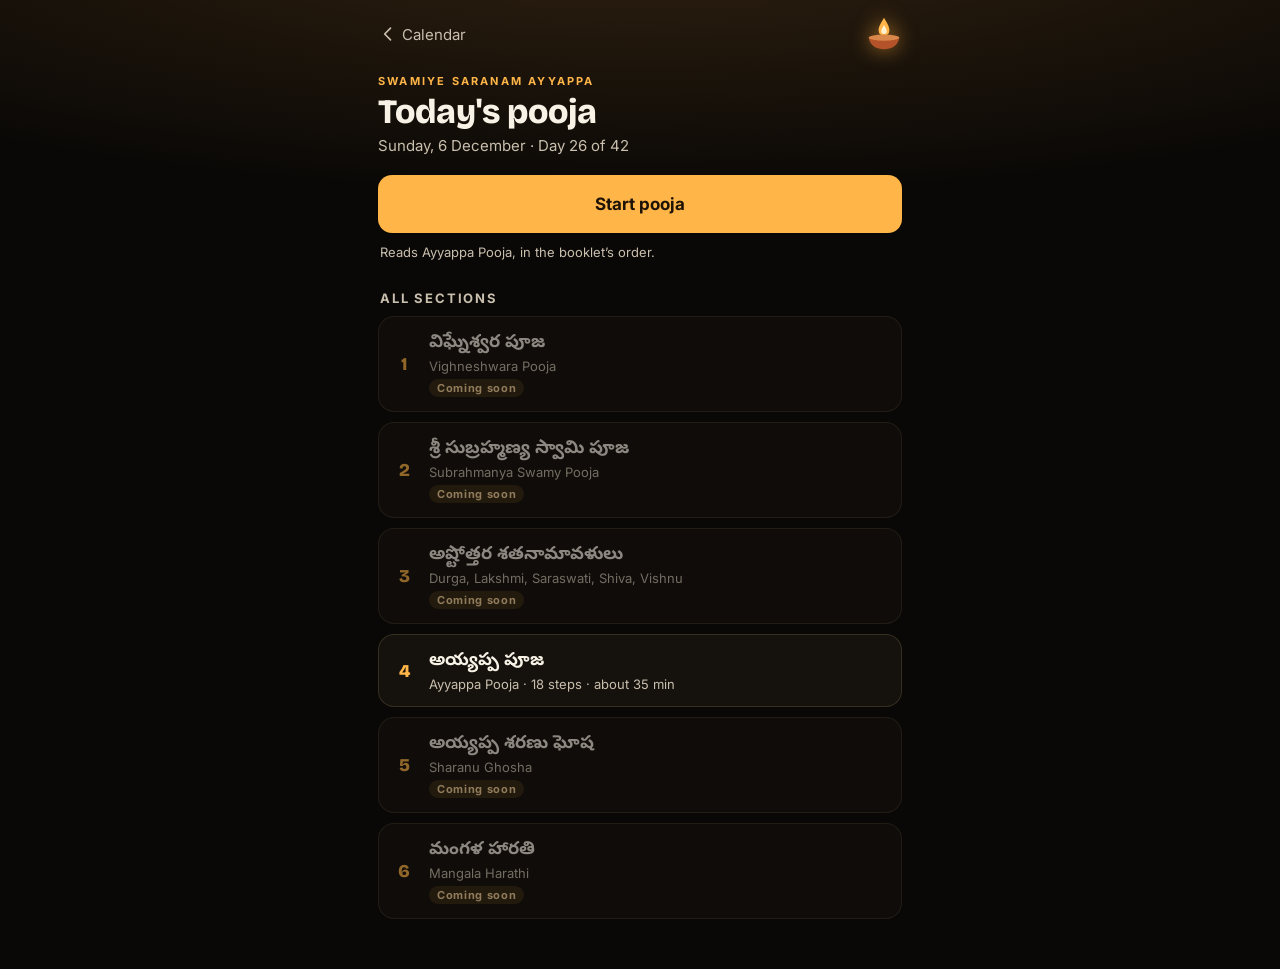
==== deeksha/pooja.html @ 1e3fd3a7 "Add files via upload Its a complete new version of website, now consists the Pooja vidhanam of Ayyap" ====
<!DOCTYPE html>
<html lang="te">
<head>
<meta charset="utf-8">
<meta name="viewport" content="width=device-width, initial-scale=1, viewport-fit=cover">
<meta name="theme-color" content="#0A0806">
<meta name="apple-mobile-web-app-capable" content="yes">
<meta name="mobile-web-app-capable" content="yes">
<meta name="apple-mobile-web-app-status-bar-style" content="black-translucent">
<meta name="apple-mobile-web-app-title" content="Deeksha">
<title>Pooja · Deeksha</title>
<link rel="icon" href="assets/favicon.svg" type="image/svg+xml">
<link rel="apple-touch-icon" href="assets/apple-touch-icon.png">
<link rel="preconnect" href="https://fonts.googleapis.com">
<link rel="preconnect" href="https://fonts.gstatic.com" crossorigin>
<link href="https://fonts.googleapis.com/css2?family=Bricolage+Grotesque:opsz,wght@12..96,600;12..96,800&family=Inter:wght@400;500;600;700&family=Noto+Sans+Telugu:wght@400;500;600;700&family=Source+Serif+4:ital,wght@0,400;0,600;0,700;1,400&display=swap" rel="stylesheet">
<link rel="stylesheet" href="pooja.css">
</head>
<body>

<!-- ============ HOME ============ -->
<main id="home" class="screen" aria-labelledby="homeTitle">
  <header class="home-top">
    <a class="back-link" href="./" aria-label="Back to the calendar">
      <svg viewBox="0 0 24 24" aria-hidden="true"><path d="M15 5l-7 7 7 7"/></svg><span>Calendar</span>
    </a>
    <svg class="mini-diya" viewBox="0 0 40 44" aria-hidden="true"><path d="M20 4c4 7 6 10 6 14a6 6 0 0 1-12 0c0-4 2-7 6-14z" fill="#FFB547"/><path d="M20 12c2 3.4 3 5 3 7a3 3 0 0 1-6 0c0-2 1-3.6 3-7z" fill="#FFF1D2"/><path d="M3 26c1 9 9 13 17 13s16-4 17-13z" fill="#B4532A"/><ellipse cx="20" cy="26" rx="17" ry="3.4" fill="#D9874A"/></svg>
  </header>

  <p class="proof-banner" id="proofBanner" hidden>Proofreading preview · not yet checked against the booklet</p>

  <p class="eyebrow">Swamiye Saranam Ayyappa</p>
  <h1 class="display" id="homeTitle">Today's pooja</h1>
  <p class="home-date" id="homeDate">—</p>

  <section class="resume" id="resume" hidden aria-labelledby="resumeTitle">
    <div class="resume-top">
      <span class="resume-kicker">Continue where you left off</span>
      <button type="button" class="text-btn" id="resumeClear">Start over</button>
    </div>
    <p class="resume-title" id="resumeTitle">—</p>
    <p class="resume-meta" id="resumeMeta">—</p>
    <div class="resume-bar"><i id="resumeBar"></i></div>
    <button type="button" class="primary wide" id="resumeGo">Continue</button>
  </section>

  <button type="button" class="primary wide big" id="startDaily">Start daily pooja</button>
  <p class="hint" id="dailyHint"></p>

  <h2 class="section-h">All sections</h2>
  <div class="cards" id="cards"></div>

  <p class="hint small" id="proofLink"></p>
</main>

<!-- ============ READER ============ -->
<section id="reader" class="screen" hidden aria-labelledby="stepTitle">
  <header class="r-top">
    <div class="r-row">
      <button type="button" class="icon-btn" id="rClose" aria-label="Leave the pooja (your place is saved)">
        <svg viewBox="0 0 24 24" aria-hidden="true"><path d="M6 6l12 12M18 6L6 18"/></svg>
      </button>
      <svg class="r-diya" viewBox="0 0 40 44" aria-hidden="true"><path d="M20 4c4 7 6 10 6 14a6 6 0 0 1-12 0c0-4 2-7 6-14z" fill="#FFB547"/><path d="M20 12c2 3.4 3 5 3 7a3 3 0 0 1-6 0c0-2 1-3.6 3-7z" fill="#FFF1D2"/><path d="M3 26c1 9 9 13 17 13s16-4 17-13z" fill="#B4532A"/><ellipse cx="20" cy="26" rx="17" ry="3.4" fill="#D9874A"/></svg>
      <div class="r-seg">
        <span class="r-seg-name" id="rSeg">—</span>
        <span class="r-seg-pos" id="rPos">—</span>
      </div>
      <button type="button" class="icon-btn" id="rSmaller" aria-label="Smaller text"><span class="a-sm">A−</span></button>
      <button type="button" class="icon-btn" id="rBigger" aria-label="Larger text"><span class="a-lg">A+</span></button>
    </div>
    <div class="r-progress"><i id="rProgress"></i></div>
    <p class="unchecked" id="rUnchecked" hidden>Proofreading preview · not yet checked</p>
  </header>

  <div class="r-body" id="rBody" tabindex="-1">
    <h2 class="step-title"><span class="main" id="stepTitle">—</span><span class="sub" id="stepSub">—</span></h2>
    <div id="blocks"></div>
  </div>

  <nav class="r-nav" aria-label="Step navigation">
    <button type="button" class="nav-btn" id="rBack"><svg viewBox="0 0 24 24" aria-hidden="true"><path d="M15 5l-7 7 7 7"/></svg><span>Previous</span></button>
    <div class="lang" role="group" aria-label="Script">
      <button type="button" id="langTe" aria-pressed="true" lang="te">తె</button>
      <button type="button" id="langEn" aria-pressed="false">EN</button>
    </div>
    <button type="button" class="nav-btn next" id="rNext"><span>Next</span><svg viewBox="0 0 24 24" aria-hidden="true"><path d="M9 5l7 7-7 7"/></svg></button>
  </nav>
</section>

<!-- ============ FINISH ============ -->
<section id="finish" class="screen" hidden aria-labelledby="finTitle">
  <div class="fin-wrap">
    <svg class="fin-diya" viewBox="0 0 120 130" aria-hidden="true">
      <defs><radialGradient id="fg" cx="50%" cy="50%" r="50%"><stop offset="0" stop-color="#FFC56A" stop-opacity=".7"/><stop offset="1" stop-color="#FF8A1F" stop-opacity="0"/></radialGradient></defs>
      <circle cx="60" cy="46" r="44" fill="url(#fg)"/>
      <path class="fl" d="M60 70C46 63 47 43 60 12c13 31 14 51 0 58z" fill="#FF9A2B"/>
      <path class="fl" d="M60 70c-8-4-7-16 0-34 7 18 8 30 0 34z" fill="#FFD563"/>
      <path class="fl" d="M60 70c-4-2-4-9 0-19 4 10 4 17 0 19z" fill="#FFF8E2"/>
      <path d="M10 78c3 26 26 36 50 36s47-10 50-36z" fill="#9A4220"/>
      <ellipse cx="60" cy="78" rx="50" ry="8" fill="#D9874A"/><ellipse cx="60" cy="78" rx="43" ry="5" fill="#3A1606"/>
    </svg>
    <p class="eyebrow">Swamiye Saranam Ayyappa</p>
    <h2 class="display" id="finTitle">Pooja complete</h2>
    <p class="fin-meta" id="finMeta">—</p>
    <button type="button" class="primary wide big" id="markBtn">Mark today on the calendar</button>
    <p class="hint" id="markHint">Adds a small diya to today's date on your calendar.</p>
    <a class="ghost wide link-as-btn" id="toCalendar" href="./" hidden>View calendar</a>
    <button type="button" class="text-btn" id="finHome">Back to Pooja home</button>
  </div>
</section>

<script src="config.js"></script>
<script src="pooja/translit.js"></script>
<script src="pooja/ayyappa-pooja.js"></script>
<script src="pooja.js"></script>
</body>
</html>
---- deeksha/pooja.css ----
:root{
  --bg:#0A0806; --ink:#F7F1E6; --muted:#C9BFAE; --dim:#9A8F7E;
  --gold:#FFB547; --gold-ink:#1C1206; --line:rgba(255,220,170,.14); --card:#15110C;
  --mantra-size:22px;
  --te:'Noto Sans Telugu','Telugu Sangam MN','Kohinoor Telugu',sans-serif;
}
*{box-sizing:border-box}
html,body{margin:0;background:var(--bg);color:var(--ink);font-family:Inter,system-ui,sans-serif;-webkit-text-size-adjust:100%}
body{min-height:100vh;background:radial-gradient(120% 40% at 50% -8%,rgba(255,170,70,.16),transparent 70%) no-repeat,var(--bg)}
.display{font-family:'Bricolage Grotesque',Inter,sans-serif;font-weight:800}
[hidden]{display:none!important}
button{font:inherit;color:inherit}
:focus-visible{outline:2px solid var(--gold);outline-offset:2px}

/* ---------- shared controls ---------- */
.primary,.ghost{border-radius:14px;padding:12px 18px;min-height:52px;font-size:16px;font-weight:700;cursor:pointer}
.primary{background:var(--gold);color:var(--gold-ink);border:0}
.ghost{background:transparent;color:var(--ink);border:1px solid #3A2F22}
.primary:disabled{opacity:.4}
.wide{width:100%}
.big{min-height:58px;font-size:17px}
.text-btn{background:none;border:0;color:var(--gold);font-weight:600;font-size:14px;cursor:pointer;min-height:44px;padding:0 6px}
.icon-btn{width:44px;height:44px;border-radius:12px;border:0;background:rgba(255,255,255,.05);display:grid;place-items:center;cursor:pointer;flex:none}
.icon-btn svg{width:20px;height:20px;fill:none;stroke:currentColor;stroke-width:2;stroke-linecap:round}
.a-sm{font-size:14px;font-weight:700} .a-lg{font-size:18px;font-weight:700}
.hint{margin:10px 2px 0;font-size:13px;line-height:1.5;color:var(--muted)}
.hint.small{font-size:12px;color:var(--dim)}
.hint a{color:var(--gold)}
.link-as-btn{display:flex;align-items:center;justify-content:center;text-decoration:none}
.eyebrow{margin:0 0 6px;font-size:11px;font-weight:700;letter-spacing:.2em;text-transform:uppercase;color:var(--gold)}

/* ---------- home ---------- */
#home{max-width:560px;margin:0 auto;padding:calc(12px + env(safe-area-inset-top)) 18px calc(40px + env(safe-area-inset-bottom))}
.home-top{display:flex;justify-content:space-between;align-items:center;margin-bottom:18px}
.back-link{display:flex;align-items:center;gap:4px;color:var(--muted);text-decoration:none;font-size:15px;min-height:44px;padding-right:10px}
.back-link svg{width:20px;height:20px;fill:none;stroke:currentColor;stroke-width:2;stroke-linecap:round;stroke-linejoin:round}
.mini-diya{width:36px;height:40px;filter:drop-shadow(0 0 10px rgba(255,170,60,.6))}
#home h1{margin:0;font-size:34px;line-height:1.05}
.home-date{margin:6px 0 20px;color:var(--muted);font-size:15px}
.proof-banner{margin:0 0 14px;padding:10px 12px;border-radius:12px;background:rgba(255,181,71,.1);border:1px solid rgba(255,181,71,.35);color:#FFD9A0;font-size:13px;font-weight:600}
.resume{background:linear-gradient(160deg,rgba(255,181,71,.16),rgba(255,181,71,.05));border:1px solid rgba(255,181,71,.4);border-radius:20px;padding:16px 16px 16px;margin-bottom:16px}
.resume-top{display:flex;justify-content:space-between;align-items:center}
.resume-kicker{font-size:12px;font-weight:700;letter-spacing:.12em;text-transform:uppercase;color:var(--gold)}
.resume-title{margin:4px 0 2px;font-family:var(--te);font-size:20px;font-weight:700}
.resume-meta{margin:0 0 12px;color:var(--muted);font-size:14px}
.resume-bar{height:6px;border-radius:9px;background:rgba(255,220,170,.14);overflow:hidden;margin-bottom:14px}
.resume-bar i{display:block;height:100%;background:var(--gold);border-radius:9px}
.section-h{margin:28px 2px 10px;font-size:13px;font-weight:700;letter-spacing:.14em;text-transform:uppercase;color:var(--muted)}
.cards{display:flex;flex-direction:column;gap:10px}
.card{display:flex;align-items:center;gap:14px;width:100%;text-align:left;background:var(--card);border:1px solid var(--line);border-radius:16px;padding:14px 14px;min-height:72px;cursor:pointer}
.card:disabled{cursor:default;opacity:.55}
.card .c-main{flex:1;min-width:0}
.card .c-num{flex:none;width:22px;font-family:'Bricolage Grotesque',sans-serif;font-weight:800;font-size:18px;color:var(--gold);text-align:center}
.card .c-te{display:block;font-family:var(--te);font-size:18px;font-weight:700}
.card .c-en{display:block;font-size:13px;color:var(--muted);margin-top:2px}
.card .c-side{font-size:12px;color:var(--dim);text-align:right;flex:none}
.card .tick{width:26px;height:26px;border-radius:50%;background:var(--gold);display:grid;place-items:center;flex:none}
.card .tick svg{width:15px;height:15px;fill:none;stroke:var(--gold-ink);stroke-width:3;stroke-linecap:round;stroke-linejoin:round}
.tag{display:inline-block;margin-top:5px;font-size:11px;font-weight:700;letter-spacing:.06em;padding:2px 8px;border-radius:99px;background:rgba(255,181,71,.14);color:#FFD9A0}

/* ---------- reader (layout 1: quiet, dense, readable) ---------- */
#reader{display:flex;flex-direction:column;height:100vh;height:100dvh}
.r-top{flex:none;padding:calc(6px + env(safe-area-inset-top)) 10px 6px;background:#0A0806;border-bottom:1px solid var(--line)}
.r-row{display:flex;align-items:center;gap:6px}
.r-diya{width:26px;height:30px;flex:none;filter:drop-shadow(0 0 8px rgba(255,170,60,.55))}
.r-seg{flex:1;min-width:0;display:flex;flex-direction:column;line-height:1.25}
.r-seg-name{font-family:var(--te);font-weight:700;font-size:16px;color:var(--gold);white-space:nowrap;overflow:hidden;text-overflow:ellipsis}
.r-seg-pos{font-size:12px;color:var(--muted)}
.r-progress{height:3px;border-radius:9px;background:rgba(255,220,170,.12);margin:6px 2px 0;overflow:hidden}
.r-progress i{display:block;height:100%;background:var(--gold);border-radius:9px;transition:width .3s}
.unchecked{margin:6px 2px 0;font-size:11px;font-weight:700;letter-spacing:.06em;color:#FFD9A0}
.r-body{flex:1;overflow-y:auto;-webkit-overflow-scrolling:touch;overscroll-behavior:contain;padding:14px 18px 22px;outline:none}
.step-title{margin:0 0 10px;display:flex;flex-direction:column}
.step-title .main{font-family:var(--te);font-size:calc(var(--mantra-size) + 3px);font-weight:700;color:var(--gold);line-height:1.35}
.step-title .sub{font-size:12px;font-weight:600;letter-spacing:.08em;text-transform:uppercase;color:var(--dim);margin-top:1px}
.b-instr{margin:8px 0 10px;padding:6px 10px;border-left:2px solid rgba(255,181,71,.6);background:rgba(255,181,71,.05);border-radius:0 8px 8px 0;
  font-family:var(--te);font-style:italic;font-size:calc(var(--mantra-size) * .64);line-height:1.5;color:#CDBFA8}
.b-sub{margin:16px 0 4px;font-family:var(--te);font-size:calc(var(--mantra-size) * .7);font-weight:700;color:var(--gold)}
.b-sub:first-child{margin-top:0}
.b-mantra{margin:0 0 6px}
.b-mantra p,.b-sank{margin:0 0 .22em;font-family:var(--te);font-size:var(--mantra-size);line-height:1.6;color:var(--ink);font-weight:500}
.b-sank{line-height:1.7}
.b-sank .inl{font-style:italic;font-weight:400;font-size:.66em;color:#CDBFA8}
.names{margin:0;padding:0;list-style:none}
.names li{display:flex;gap:10px;align-items:baseline;font-family:var(--te);font-size:calc(var(--mantra-size) * .9);line-height:1.6;font-weight:500}
.names li .n{flex:none;width:26px;text-align:right;font-family:Inter,sans-serif;font-size:11px;font-weight:700;color:var(--dim)}
.closing{margin:10px 0 0;font-family:var(--te);font-size:calc(var(--mantra-size) * .78);color:var(--muted);text-align:center}
body.en .b-mantra p,body.en .b-sank,body.en .names li,body.en .step-title .main,body.en .b-sub,body.en .b-instr,body.en .closing,body.en .r-seg-name{font-family:'Source Serif 4',Georgia,'Iowan Old Style',serif}
body.en .b-mantra p,body.en .b-sank,body.en .names li{font-weight:400;letter-spacing:.005em}
mark.unc{background:rgba(255,120,80,.22);color:inherit;border-bottom:2px dotted #FF8A5C;border-radius:3px;padding:0 2px}

.r-nav{flex:none;display:grid;grid-template-columns:1fr auto 1fr;align-items:center;gap:8px;padding:6px 8px calc(6px + env(safe-area-inset-bottom));background:#0A0806;border-top:1px solid var(--line)}
.nav-btn{display:flex;align-items:center;gap:4px;min-height:52px;padding:0 10px;background:none;border:0;color:var(--muted);font-size:16px;font-weight:600;cursor:pointer;border-radius:12px}
.nav-btn svg{width:20px;height:20px;fill:none;stroke:currentColor;stroke-width:2.2;stroke-linecap:round;stroke-linejoin:round}
.nav-btn.next{justify-self:end;color:var(--gold)}
.nav-btn:disabled{opacity:.3}
.nav-btn:active{background:rgba(255,255,255,.05)}
.lang{display:flex;padding:3px;border-radius:99px;border:1px solid #3A2F22;background:#15110C}
.lang button{min-width:48px;min-height:40px;border-radius:99px;border:0;background:transparent;color:var(--muted);font-size:15px;font-weight:700;cursor:pointer}
.lang button[lang="te"]{font-family:var(--te);font-size:17px}
.lang button[aria-pressed="true"]{background:var(--gold);color:var(--gold-ink)}

/* ---------- finish ---------- */
#finish{min-height:100vh;min-height:100dvh;display:flex;align-items:center;justify-content:center;padding:24px 20px calc(24px + env(safe-area-inset-bottom))}
.fin-wrap{width:min(420px,100%);display:flex;flex-direction:column;align-items:center;text-align:center;gap:10px}
.fin-diya{width:132px;height:142px;margin-bottom:6px}
.fin-diya .fl{transform-box:fill-box;transform-origin:50% 100%;animation:flick 2.2s ease-in-out infinite}
@keyframes flick{0%,100%{transform:scale(1,1)}30%{transform:scale(.96,1.06)}60%{transform:scale(1.03,.96)}}
#finish h2{margin:0;font-size:34px}
.fin-meta{margin:0 0 14px;color:var(--muted);font-size:15px;line-height:1.5}

@media (prefers-reduced-motion:reduce){.fin-diya .fl{animation:none}.r-progress i{transition:none}}
@media (min-width:700px){.r-body{padding:24px max(28px,calc((100vw - 720px) / 2)) 40px}.r-top,.r-nav{padding-left:max(14px,calc((100vw - 720px) / 2));padding-right:max(14px,calc((100vw - 720px) / 2))}}
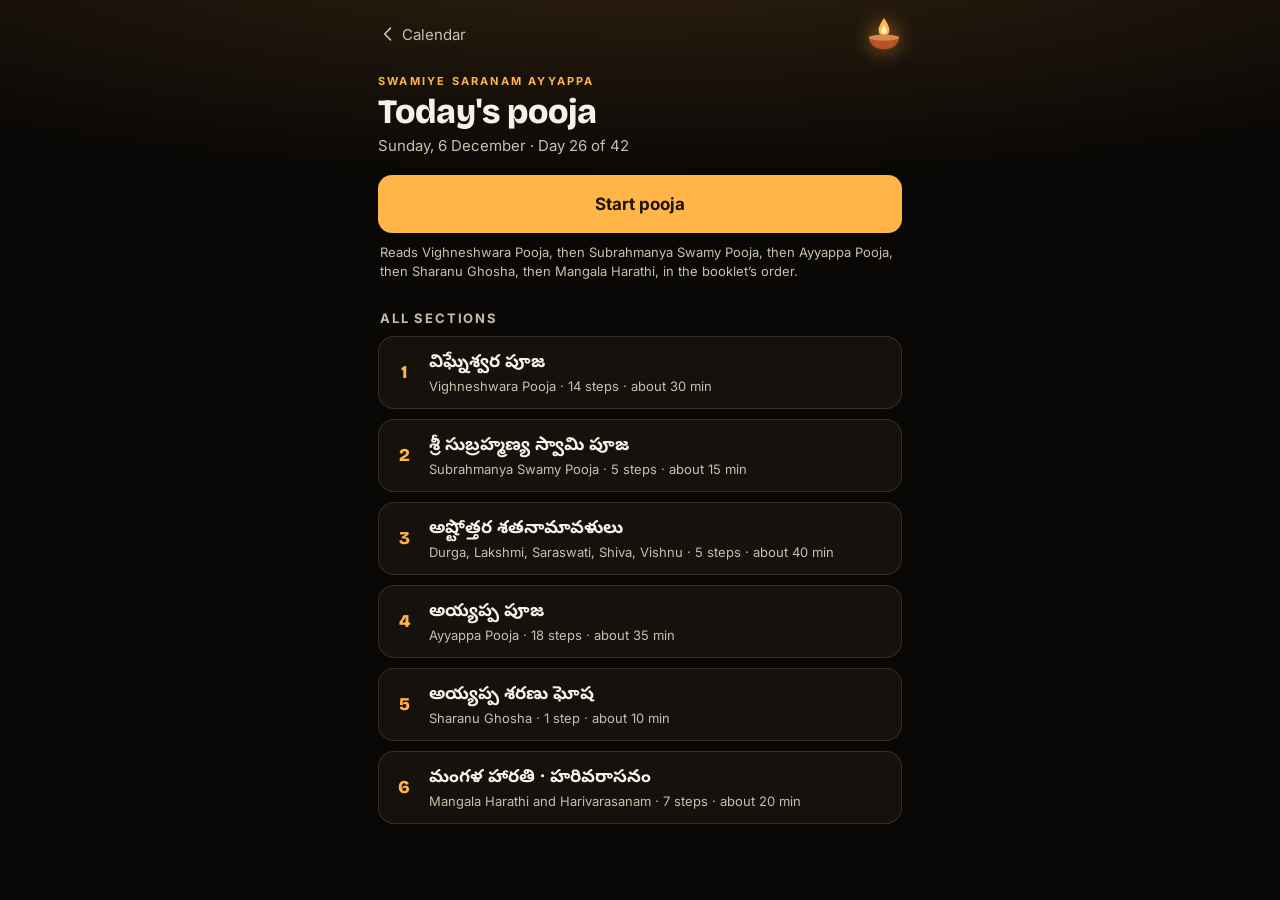
==== commit 8aefcc79: "Add files via upload Now all Pooja items added into the application." ====
--- a/deeksha/pooja.html
+++ b/deeksha/pooja.html
@@ -111,7 +111,12 @@
 
 <script src="config.js"></script>
 <script src="pooja/translit.js"></script>
+<script src="pooja/vighneshwara.js"></script>
+<script src="pooja/subrahmanya.js"></script>
+<script src="pooja/ashtottarams.js"></script>
 <script src="pooja/ayyappa-pooja.js"></script>
+<script src="pooja/sharanu-ghosha.js"></script>
+<script src="pooja/harathi.js"></script>
 <script src="pooja.js"></script>
 </body>
 </html>
